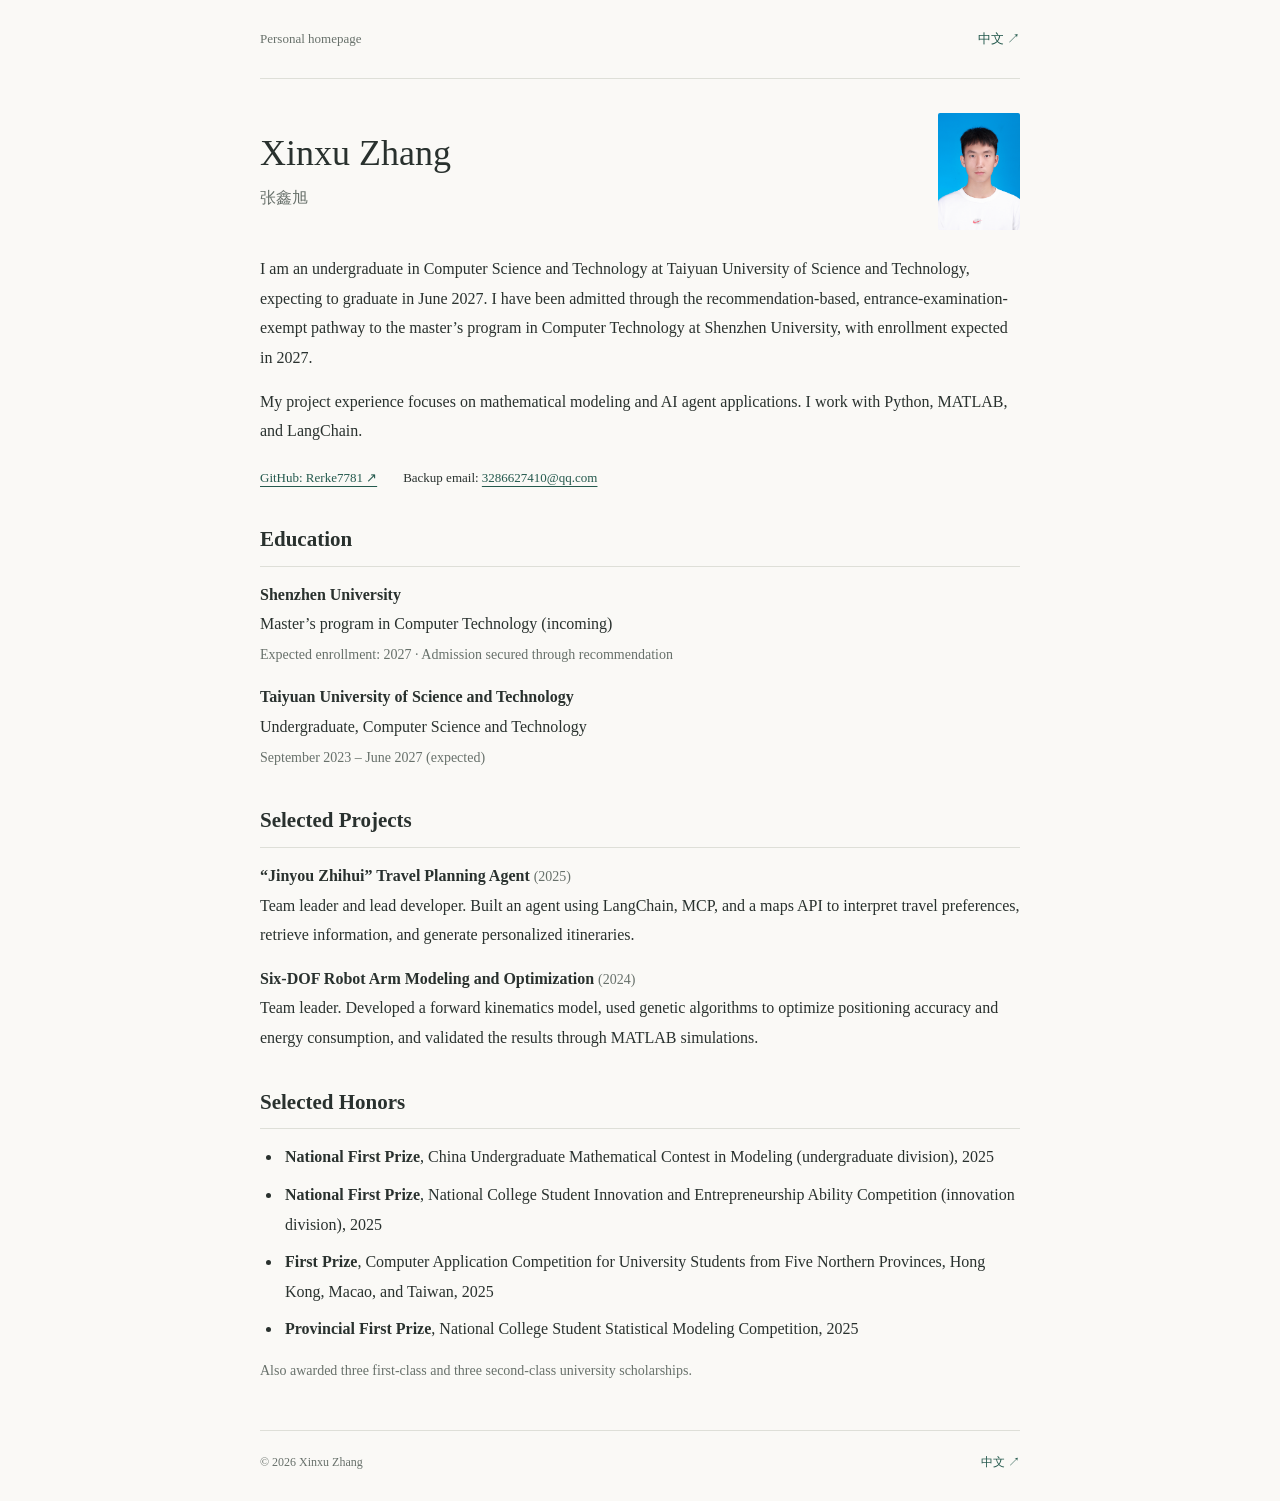
==== en.html @ ba3dc814 "Simplify homepage and add linked English version" ====
<!doctype html>
<html lang="en">
<head>
  <meta charset="utf-8">
  <meta name="viewport" content="width=device-width, initial-scale=1">
  <meta name="description" content="I am an undergraduate in Computer Science and Technology at Taiyuan University of Science and Technology, expecting to graduate in June 2027. I have been admitted through the recommendation-based, entrance-examination-exempt pathway to the master’s program in Computer Technology at Shenzhen University, with enrollment expected in 2027.">
  <meta name="theme-color" content="#24594d">
  <title>Xinxu Zhang · Personal Homepage</title>
  <link rel="icon" href="./favicon.svg" type="image/svg+xml">
  <link rel="stylesheet" href="./style.css">
  <link rel="alternate" hreflang="zh-CN" href="./index.html">
  <link rel="alternate" hreflang="en" href="./en.html">
</head>
<body>
  <a class="skip-link" href="#main">Skip to content</a>
  <header><span>Personal homepage</span><nav aria-label="Language selection"><a href="./index.html" lang="zh-CN" hreflang="zh-CN">中文 ↗</a></nav></header>
  <main id="main">
    <section class="intro" aria-labelledby="name">
      <div class="identity"><div><h1 id="name">Xinxu Zhang</h1><p class="subtitle">张鑫旭</p></div><img src="./portrait.jpg" alt="Portrait of Xinxu Zhang" width="2067" height="2953"></div>
      <p>I am an undergraduate in Computer Science and Technology at Taiyuan University of Science and Technology, expecting to graduate in June 2027. I have been admitted through the recommendation-based, entrance-examination-exempt pathway to the master’s program in Computer Technology at Shenzhen University, with enrollment expected in 2027.</p>
      <p>My project experience focuses on mathematical modeling and AI agent applications. I work with Python, MATLAB, and LangChain.</p>
      <div class="contact"><a href="https://github.com/Rerke7781" target="_blank" rel="noopener noreferrer">GitHub: Rerke7781 ↗</a><span>Backup email: <a href="mailto:3286627410@qq.com">3286627410@qq.com</a></span></div>
    </section>
    <section aria-labelledby="education"><h2 id="education">Education</h2><p><strong>Shenzhen University</strong><br>Master’s program in Computer Technology (incoming)<br><span class="muted">Expected enrollment: 2027 · Admission secured through recommendation</span></p><p><strong>Taiyuan University of Science and Technology</strong><br>Undergraduate, Computer Science and Technology<br><span class="muted">September 2023 – June 2027 (expected)</span></p></section>
    <section aria-labelledby="projects"><h2 id="projects">Selected Projects</h2><p><strong>“Jinyou Zhihui” Travel Planning Agent</strong> <span class="muted">(2025)</span><br>Team leader and lead developer. Built an agent using LangChain, MCP, and a maps API to interpret travel preferences, retrieve information, and generate personalized itineraries.</p><p><strong>Six-DOF Robot Arm Modeling and Optimization</strong> <span class="muted">(2024)</span><br>Team leader. Developed a forward kinematics model, used genetic algorithms to optimize positioning accuracy and energy consumption, and validated the results through MATLAB simulations.</p></section>
    <section aria-labelledby="honors"><h2 id="honors">Selected Honors</h2><ul>
        <li><strong>National First Prize</strong>, China Undergraduate Mathematical Contest in Modeling (undergraduate division), 2025</li>
        <li><strong>National First Prize</strong>, National College Student Innovation and Entrepreneurship Ability Competition (innovation division), 2025</li>
        <li><strong>First Prize</strong>, Computer Application Competition for University Students from Five Northern Provinces, Hong Kong, Macao, and Taiwan, 2025</li>
        <li><strong>Provincial First Prize</strong>, National College Student Statistical Modeling Competition, 2025</li>
      </ul><p class="muted">Also awarded three first-class and three second-class university scholarships.</p></section>
  </main>
  <footer><span>© 2026 Xinxu Zhang</span><a href="./index.html" lang="zh-CN" hreflang="zh-CN">中文 ↗</a></footer>
</body>
</html>
---- style.css ----
/* Shared typography and layout for the Chinese and English pages. */
:root { --paper: #faf9f6; --ink: #29312e; --muted: #68716b; --green: #24594d; --line: #dedfd8; }
* { box-sizing: border-box; }
body { margin: 0; background: var(--paper); color: var(--ink); font-family: Georgia, "Noto Serif SC", "Songti SC", SimSun, serif; font-size: 16px; line-height: 1.85; }
header, main, footer { width: min(760px, calc(100% - 48px)); margin: auto; }
a { color: var(--green); text-decoration: underline; text-decoration-thickness: 1px; text-underline-offset: 4px; }
a:hover { color: #122f27; }
a:focus-visible { outline: 2px solid var(--green); outline-offset: 5px; }
header { display: flex; align-items: center; justify-content: space-between; padding: 27px 0; border-bottom: 1px solid var(--line); color: var(--muted); font-size: 13px; }
header a, footer a { text-decoration: none; }
main { padding: 34px 0 16px; }
section { margin-bottom: 30px; }
.identity { display: flex; align-items: center; justify-content: space-between; gap: 24px; margin-bottom: 24px; }
.identity img { width: 82px; height: auto; display: block; border-radius: 2px; }
h1 { font-weight: 500; font-size: 36px; line-height: 1.25; margin: 0; }
.subtitle { font-size: 16px; color: var(--muted); margin: 7px 0 0; }
h2 { font-size: 21px; font-weight: 600; margin: 0 0 13px; padding-bottom: 7px; border-bottom: 1px solid var(--line); }
p { margin: 0 0 14px; }
strong { font-weight: 600; }
.contact { display: flex; flex-wrap: wrap; gap: 5px 26px; font-size: 13px; margin-top: 20px; }
.muted { color: var(--muted); font-size: 14px; }
ul { margin: 0 0 14px; padding-left: 22px; }
li { margin-bottom: 8px; padding-left: 3px; }
footer { display: flex; justify-content: space-between; gap: 20px; padding: 20px 0 28px; border-top: 1px solid var(--line); color: var(--muted); font-size: 12px; }
.skip-link { position: absolute; top: -80px; left: 12px; background: var(--paper); padding: 8px; }
.skip-link:focus { top: 5px; }
::selection { background: #dce8de; }
@media (max-width: 600px) {
  body { font-size: 15px; line-height: 1.8; }
  header, main, footer { width: calc(100% - 40px); }
  header { padding: 20px 0; }
  main { padding-top: 27px; }
  h1 { font-size: 30px; }
  h2 { font-size: 20px; }
  .identity { gap: 15px; }
  .identity img { width: 65px; }
  .contact { display: grid; font-size: 12px; }
  .muted { font-size: 13px; }
}
@media print {
  body { background: white; font-size: 11pt; }
  header, footer, .skip-link { display: none; }
  main { width: 100%; padding: 0; }
  section { break-inside: avoid; }
}
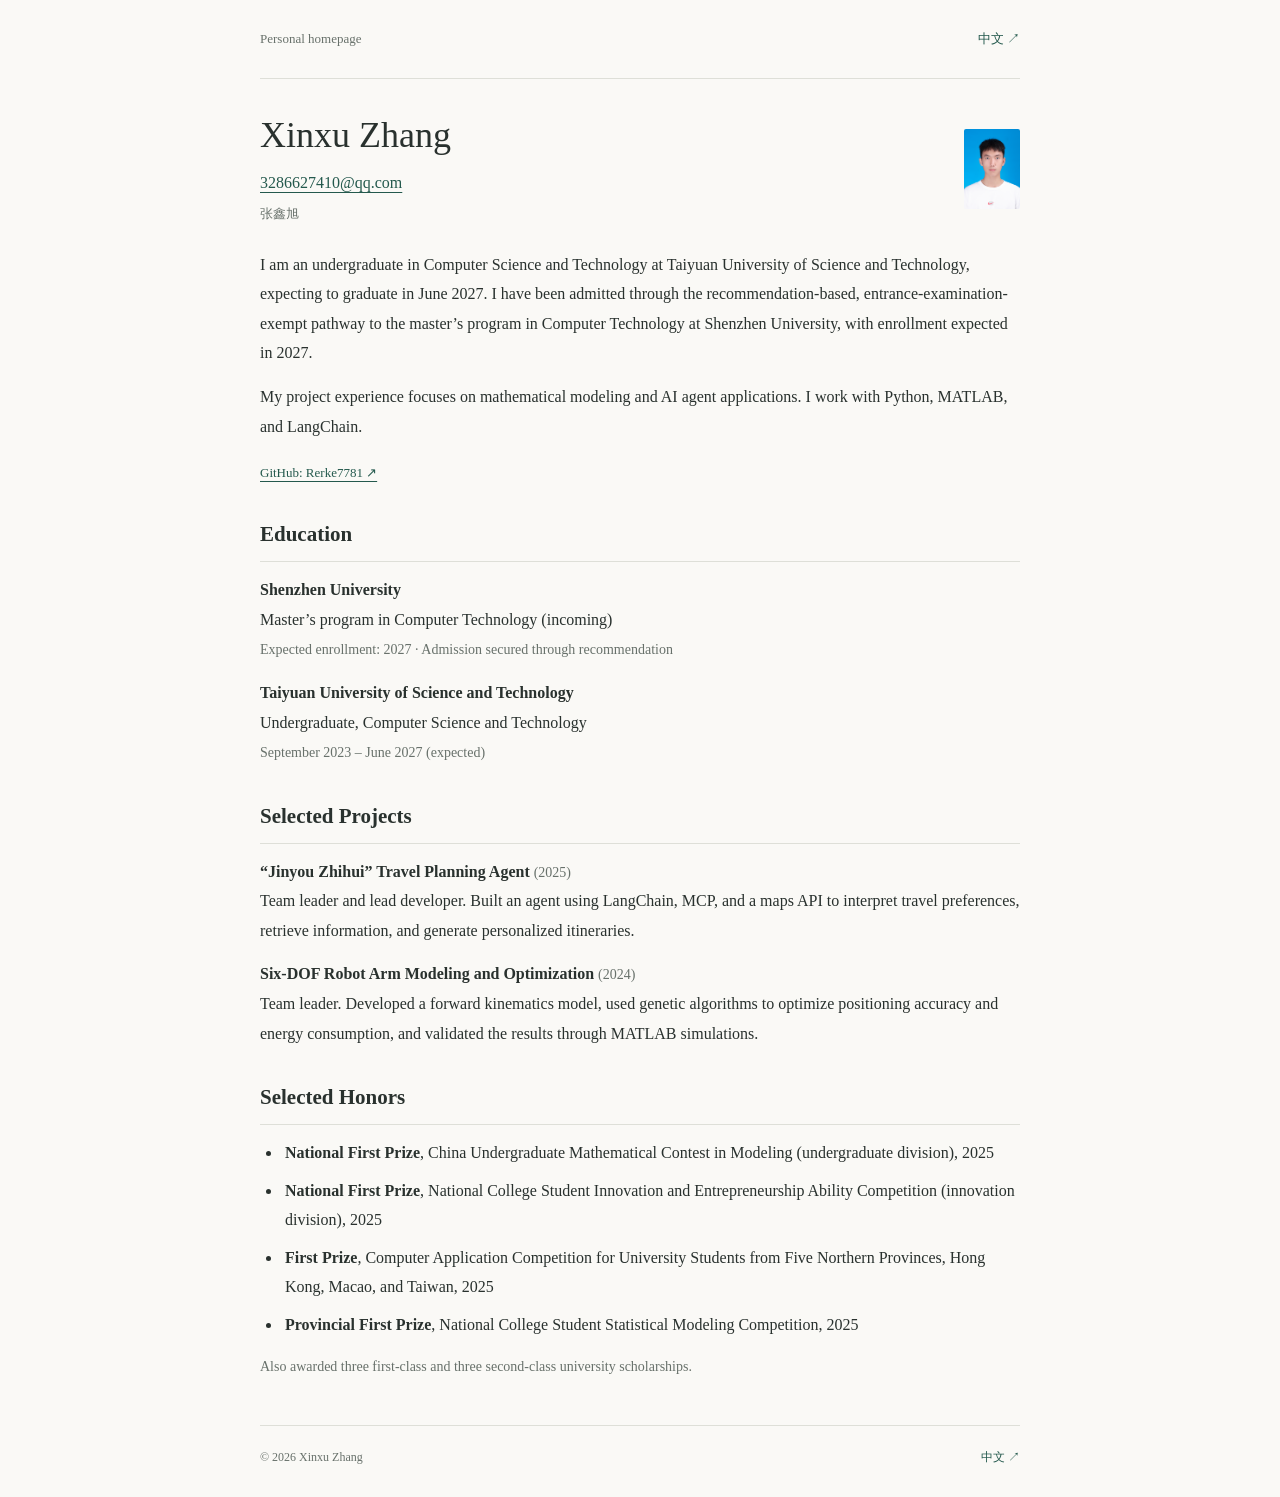
==== commit ddbc97a0: "Prioritize name and email and reduce portrait size" ====
--- a/en.html
+++ b/en.html
@@ -7,7 +7,7 @@
   <meta name="theme-color" content="#24594d">
   <title>Xinxu Zhang · Personal Homepage</title>
   <link rel="icon" href="./favicon.svg" type="image/svg+xml">
-  <link rel="stylesheet" href="./style.css">
+  <link rel="stylesheet" href="./style.css?v=20261126-2">
   <link rel="alternate" hreflang="zh-CN" href="./index.html">
   <link rel="alternate" hreflang="en" href="./en.html">
 </head>
@@ -16,10 +16,10 @@
   <header><span>Personal homepage</span><nav aria-label="Language selection"><a href="./index.html" lang="zh-CN" hreflang="zh-CN">中文 ↗</a></nav></header>
   <main id="main">
     <section class="intro" aria-labelledby="name">
-      <div class="identity"><div><h1 id="name">Xinxu Zhang</h1><p class="subtitle">张鑫旭</p></div><img src="./portrait.jpg" alt="Portrait of Xinxu Zhang" width="2067" height="2953"></div>
+      <div class="identity"><div><h1 id="name">Xinxu Zhang</h1><p class="primary-email"><a href="mailto:3286627410@qq.com">3286627410@qq.com</a></p><p class="subtitle">张鑫旭</p></div><img src="./portrait.jpg" alt="Portrait of Xinxu Zhang" width="56" height="80"></div>
       <p>I am an undergraduate in Computer Science and Technology at Taiyuan University of Science and Technology, expecting to graduate in June 2027. I have been admitted through the recommendation-based, entrance-examination-exempt pathway to the master’s program in Computer Technology at Shenzhen University, with enrollment expected in 2027.</p>
       <p>My project experience focuses on mathematical modeling and AI agent applications. I work with Python, MATLAB, and LangChain.</p>
-      <div class="contact"><a href="https://github.com/Rerke7781" target="_blank" rel="noopener noreferrer">GitHub: Rerke7781 ↗</a><span>Backup email: <a href="mailto:3286627410@qq.com">3286627410@qq.com</a></span></div>
+      <div class="contact"><a href="https://github.com/Rerke7781" target="_blank" rel="noopener noreferrer">GitHub: Rerke7781 ↗</a></div>
     </section>
     <section aria-labelledby="education"><h2 id="education">Education</h2><p><strong>Shenzhen University</strong><br>Master’s program in Computer Technology (incoming)<br><span class="muted">Expected enrollment: 2027 · Admission secured through recommendation</span></p><p><strong>Taiyuan University of Science and Technology</strong><br>Undergraduate, Computer Science and Technology<br><span class="muted">September 2023 – June 2027 (expected)</span></p></section>
     <section aria-labelledby="projects"><h2 id="projects">Selected Projects</h2><p><strong>“Jinyou Zhihui” Travel Planning Agent</strong> <span class="muted">(2025)</span><br>Team leader and lead developer. Built an agent using LangChain, MCP, and a maps API to interpret travel preferences, retrieve information, and generate personalized itineraries.</p><p><strong>Six-DOF Robot Arm Modeling and Optimization</strong> <span class="muted">(2024)</span><br>Team leader. Developed a forward kinematics model, used genetic algorithms to optimize positioning accuracy and energy consumption, and validated the results through MATLAB simulations.</p></section>
--- a/style.css
+++ b/style.css
@@ -11,9 +11,10 @@
 main { padding: 34px 0 16px; }
 section { margin-bottom: 30px; }
 .identity { display: flex; align-items: center; justify-content: space-between; gap: 24px; margin-bottom: 24px; }
-.identity img { width: 82px; height: auto; display: block; border-radius: 2px; }
+.identity img { width: 56px; height: auto; flex-shrink: 0; display: block; border-radius: 2px; }
 h1 { font-weight: 500; font-size: 36px; line-height: 1.25; margin: 0; }
-.subtitle { font-size: 16px; color: var(--muted); margin: 7px 0 0; }
+.primary-email { font-size: 16px; margin: 10px 0 4px; }
+.subtitle { font-size: 13px; color: var(--muted); margin: 0; }
 h2 { font-size: 21px; font-weight: 600; margin: 0 0 13px; padding-bottom: 7px; border-bottom: 1px solid var(--line); }
 p { margin: 0 0 14px; }
 strong { font-weight: 600; }
@@ -33,7 +34,7 @@
   h1 { font-size: 30px; }
   h2 { font-size: 20px; }
   .identity { gap: 15px; }
-  .identity img { width: 65px; }
+  .identity img { width: 48px; }
   .contact { display: grid; font-size: 12px; }
   .muted { font-size: 13px; }
 }
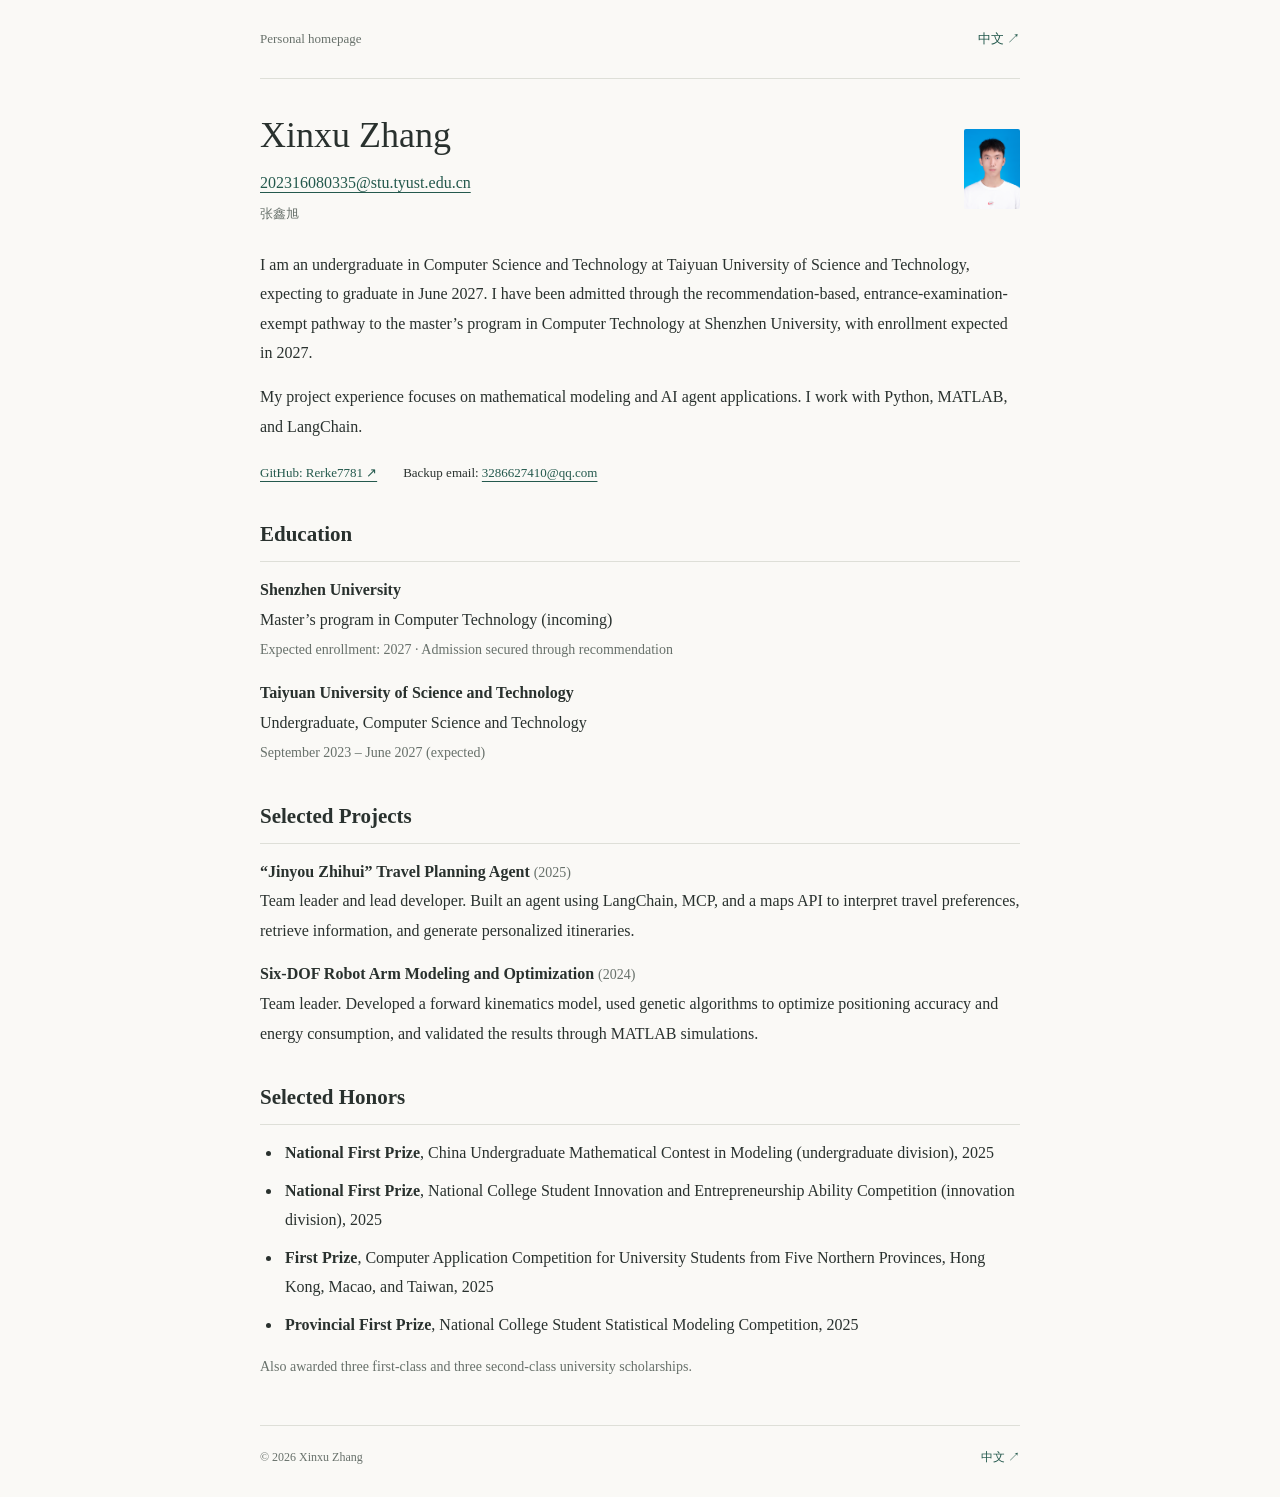
==== commit d6132a00: "Use university email as primary and QQ as backup" ====
--- a/en.html
+++ b/en.html
@@ -7,7 +7,7 @@
   <meta name="theme-color" content="#24594d">
   <title>Xinxu Zhang · Personal Homepage</title>
   <link rel="icon" href="./favicon.svg" type="image/svg+xml">
-  <link rel="stylesheet" href="./style.css?v=20261126-2">
+  <link rel="stylesheet" href="./style.css?v=20261126-3">
   <link rel="alternate" hreflang="zh-CN" href="./index.html">
   <link rel="alternate" hreflang="en" href="./en.html">
 </head>
@@ -16,10 +16,10 @@
   <header><span>Personal homepage</span><nav aria-label="Language selection"><a href="./index.html" lang="zh-CN" hreflang="zh-CN">中文 ↗</a></nav></header>
   <main id="main">
     <section class="intro" aria-labelledby="name">
-      <div class="identity"><div><h1 id="name">Xinxu Zhang</h1><p class="primary-email"><a href="mailto:3286627410@qq.com">3286627410@qq.com</a></p><p class="subtitle">张鑫旭</p></div><img src="./portrait.jpg" alt="Portrait of Xinxu Zhang" width="56" height="80"></div>
+      <div class="identity"><div><h1 id="name">Xinxu Zhang</h1><p class="primary-email"><a href="mailto:202316080335@stu.tyust.edu.cn">202316080335@stu.tyust.edu.cn</a></p><p class="subtitle">张鑫旭</p></div><img src="./portrait.jpg" alt="Portrait of Xinxu Zhang" width="56" height="80"></div>
       <p>I am an undergraduate in Computer Science and Technology at Taiyuan University of Science and Technology, expecting to graduate in June 2027. I have been admitted through the recommendation-based, entrance-examination-exempt pathway to the master’s program in Computer Technology at Shenzhen University, with enrollment expected in 2027.</p>
       <p>My project experience focuses on mathematical modeling and AI agent applications. I work with Python, MATLAB, and LangChain.</p>
-      <div class="contact"><a href="https://github.com/Rerke7781" target="_blank" rel="noopener noreferrer">GitHub: Rerke7781 ↗</a></div>
+      <div class="contact"><a href="https://github.com/Rerke7781" target="_blank" rel="noopener noreferrer">GitHub: Rerke7781 ↗</a><span>Backup email: <a href="mailto:3286627410@qq.com">3286627410@qq.com</a></span></div>
     </section>
     <section aria-labelledby="education"><h2 id="education">Education</h2><p><strong>Shenzhen University</strong><br>Master’s program in Computer Technology (incoming)<br><span class="muted">Expected enrollment: 2027 · Admission secured through recommendation</span></p><p><strong>Taiyuan University of Science and Technology</strong><br>Undergraduate, Computer Science and Technology<br><span class="muted">September 2023 – June 2027 (expected)</span></p></section>
     <section aria-labelledby="projects"><h2 id="projects">Selected Projects</h2><p><strong>“Jinyou Zhihui” Travel Planning Agent</strong> <span class="muted">(2025)</span><br>Team leader and lead developer. Built an agent using LangChain, MCP, and a maps API to interpret travel preferences, retrieve information, and generate personalized itineraries.</p><p><strong>Six-DOF Robot Arm Modeling and Optimization</strong> <span class="muted">(2024)</span><br>Team leader. Developed a forward kinematics model, used genetic algorithms to optimize positioning accuracy and energy consumption, and validated the results through MATLAB simulations.</p></section>
--- a/style.css
+++ b/style.css
@@ -13,7 +13,8 @@
 .identity { display: flex; align-items: center; justify-content: space-between; gap: 24px; margin-bottom: 24px; }
 .identity img { width: 56px; height: auto; flex-shrink: 0; display: block; border-radius: 2px; }
 h1 { font-weight: 500; font-size: 36px; line-height: 1.25; margin: 0; }
-.primary-email { font-size: 16px; margin: 10px 0 4px; }
+.primary-email { font-size: 16px; margin: 10px 0 4px; overflow-wrap: anywhere; }
+.identity > div { min-width: 0; }
 .subtitle { font-size: 13px; color: var(--muted); margin: 0; }
 h2 { font-size: 21px; font-weight: 600; margin: 0 0 13px; padding-bottom: 7px; border-bottom: 1px solid var(--line); }
 p { margin: 0 0 14px; }
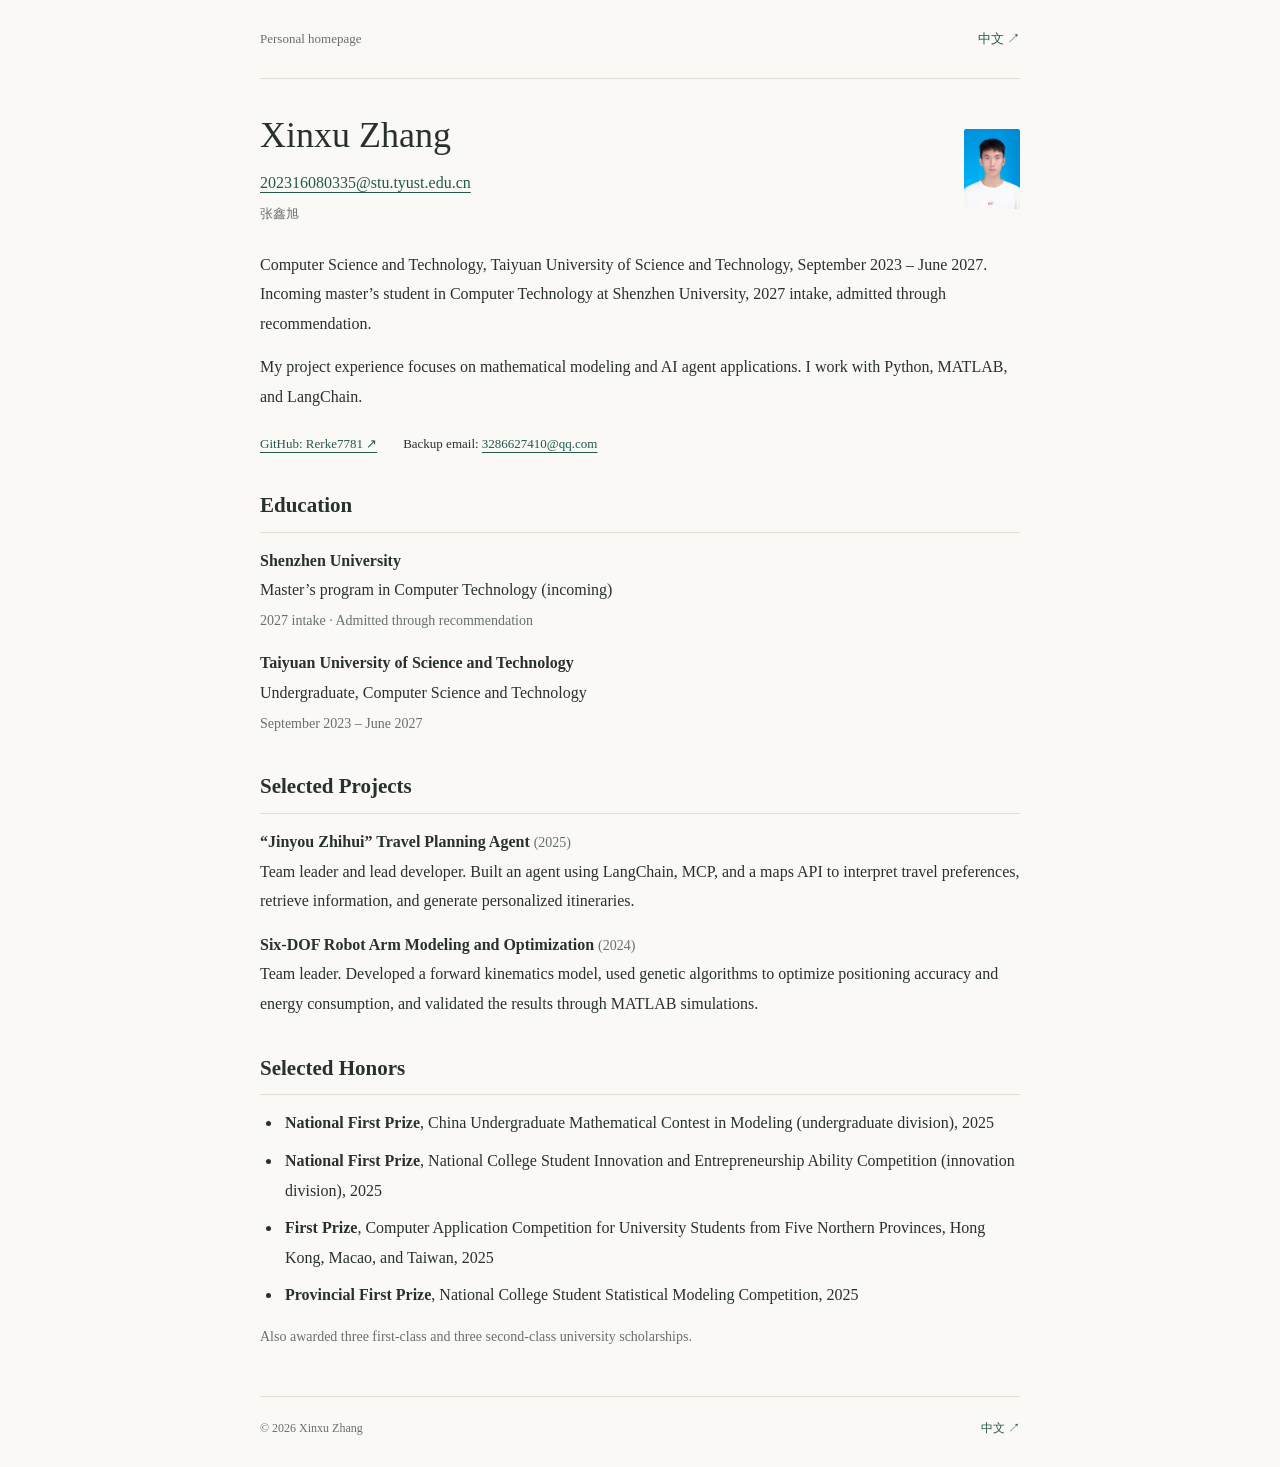
==== commit 62163f8e: "Update education wording and dates" ====
--- a/en.html
+++ b/en.html
@@ -3,7 +3,7 @@
 <head>
   <meta charset="utf-8">
   <meta name="viewport" content="width=device-width, initial-scale=1">
-  <meta name="description" content="I am an undergraduate in Computer Science and Technology at Taiyuan University of Science and Technology, expecting to graduate in June 2027. I have been admitted through the recommendation-based, entrance-examination-exempt pathway to the master’s program in Computer Technology at Shenzhen University, with enrollment expected in 2027.">
+  <meta name="description" content="Computer Science and Technology, Taiyuan University of Science and Technology, September 2023 – June 2027. Incoming master’s student in Computer Technology at Shenzhen University, 2027 intake, admitted through recommendation.">
   <meta name="theme-color" content="#24594d">
   <title>Xinxu Zhang · Personal Homepage</title>
   <link rel="icon" href="./favicon.svg" type="image/svg+xml">
@@ -17,11 +17,11 @@
   <main id="main">
     <section class="intro" aria-labelledby="name">
       <div class="identity"><div><h1 id="name">Xinxu Zhang</h1><p class="primary-email"><a href="mailto:202316080335@stu.tyust.edu.cn">202316080335@stu.tyust.edu.cn</a></p><p class="subtitle">张鑫旭</p></div><img src="./portrait.jpg" alt="Portrait of Xinxu Zhang" width="56" height="80"></div>
-      <p>I am an undergraduate in Computer Science and Technology at Taiyuan University of Science and Technology, expecting to graduate in June 2027. I have been admitted through the recommendation-based, entrance-examination-exempt pathway to the master’s program in Computer Technology at Shenzhen University, with enrollment expected in 2027.</p>
+      <p>Computer Science and Technology, Taiyuan University of Science and Technology, September 2023 – June 2027. Incoming master’s student in Computer Technology at Shenzhen University, 2027 intake, admitted through recommendation.</p>
       <p>My project experience focuses on mathematical modeling and AI agent applications. I work with Python, MATLAB, and LangChain.</p>
       <div class="contact"><a href="https://github.com/Rerke7781" target="_blank" rel="noopener noreferrer">GitHub: Rerke7781 ↗</a><span>Backup email: <a href="mailto:3286627410@qq.com">3286627410@qq.com</a></span></div>
     </section>
-    <section aria-labelledby="education"><h2 id="education">Education</h2><p><strong>Shenzhen University</strong><br>Master’s program in Computer Technology (incoming)<br><span class="muted">Expected enrollment: 2027 · Admission secured through recommendation</span></p><p><strong>Taiyuan University of Science and Technology</strong><br>Undergraduate, Computer Science and Technology<br><span class="muted">September 2023 – June 2027 (expected)</span></p></section>
+    <section aria-labelledby="education"><h2 id="education">Education</h2><p><strong>Shenzhen University</strong><br>Master’s program in Computer Technology (incoming)<br><span class="muted">2027 intake · Admitted through recommendation</span></p><p><strong>Taiyuan University of Science and Technology</strong><br>Undergraduate, Computer Science and Technology<br><span class="muted">September 2023 – June 2027</span></p></section>
     <section aria-labelledby="projects"><h2 id="projects">Selected Projects</h2><p><strong>“Jinyou Zhihui” Travel Planning Agent</strong> <span class="muted">(2025)</span><br>Team leader and lead developer. Built an agent using LangChain, MCP, and a maps API to interpret travel preferences, retrieve information, and generate personalized itineraries.</p><p><strong>Six-DOF Robot Arm Modeling and Optimization</strong> <span class="muted">(2024)</span><br>Team leader. Developed a forward kinematics model, used genetic algorithms to optimize positioning accuracy and energy consumption, and validated the results through MATLAB simulations.</p></section>
     <section aria-labelledby="honors"><h2 id="honors">Selected Honors</h2><ul>
         <li><strong>National First Prize</strong>, China Undergraduate Mathematical Contest in Modeling (undergraduate division), 2025</li>
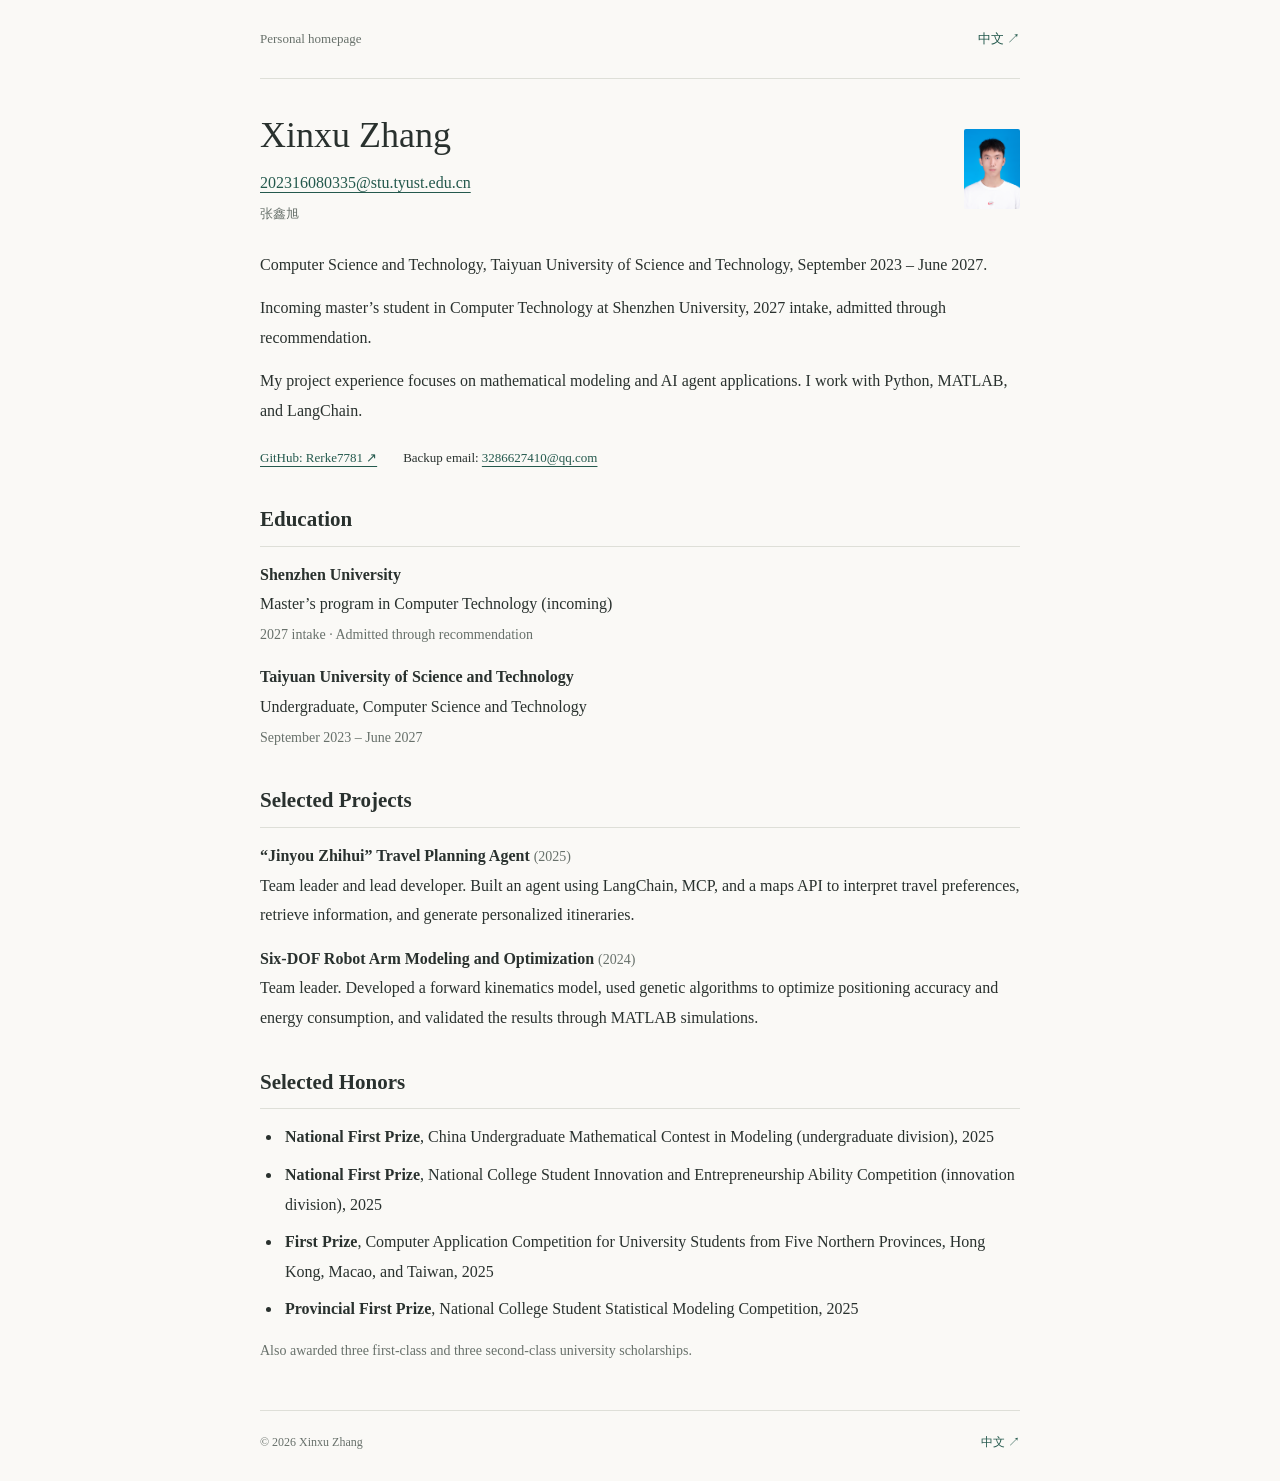
==== commit 08b36c17: "Separate education introductions into paragraphs" ====
--- a/en.html
+++ b/en.html
@@ -17,7 +17,8 @@
   <main id="main">
     <section class="intro" aria-labelledby="name">
       <div class="identity"><div><h1 id="name">Xinxu Zhang</h1><p class="primary-email"><a href="mailto:202316080335@stu.tyust.edu.cn">202316080335@stu.tyust.edu.cn</a></p><p class="subtitle">张鑫旭</p></div><img src="./portrait.jpg" alt="Portrait of Xinxu Zhang" width="56" height="80"></div>
-      <p>Computer Science and Technology, Taiyuan University of Science and Technology, September 2023 – June 2027. Incoming master’s student in Computer Technology at Shenzhen University, 2027 intake, admitted through recommendation.</p>
+      <p>Computer Science and Technology, Taiyuan University of Science and Technology, September 2023 – June 2027.</p>
+      <p>Incoming master’s student in Computer Technology at Shenzhen University, 2027 intake, admitted through recommendation.</p>
       <p>My project experience focuses on mathematical modeling and AI agent applications. I work with Python, MATLAB, and LangChain.</p>
       <div class="contact"><a href="https://github.com/Rerke7781" target="_blank" rel="noopener noreferrer">GitHub: Rerke7781 ↗</a><span>Backup email: <a href="mailto:3286627410@qq.com">3286627410@qq.com</a></span></div>
     </section>
